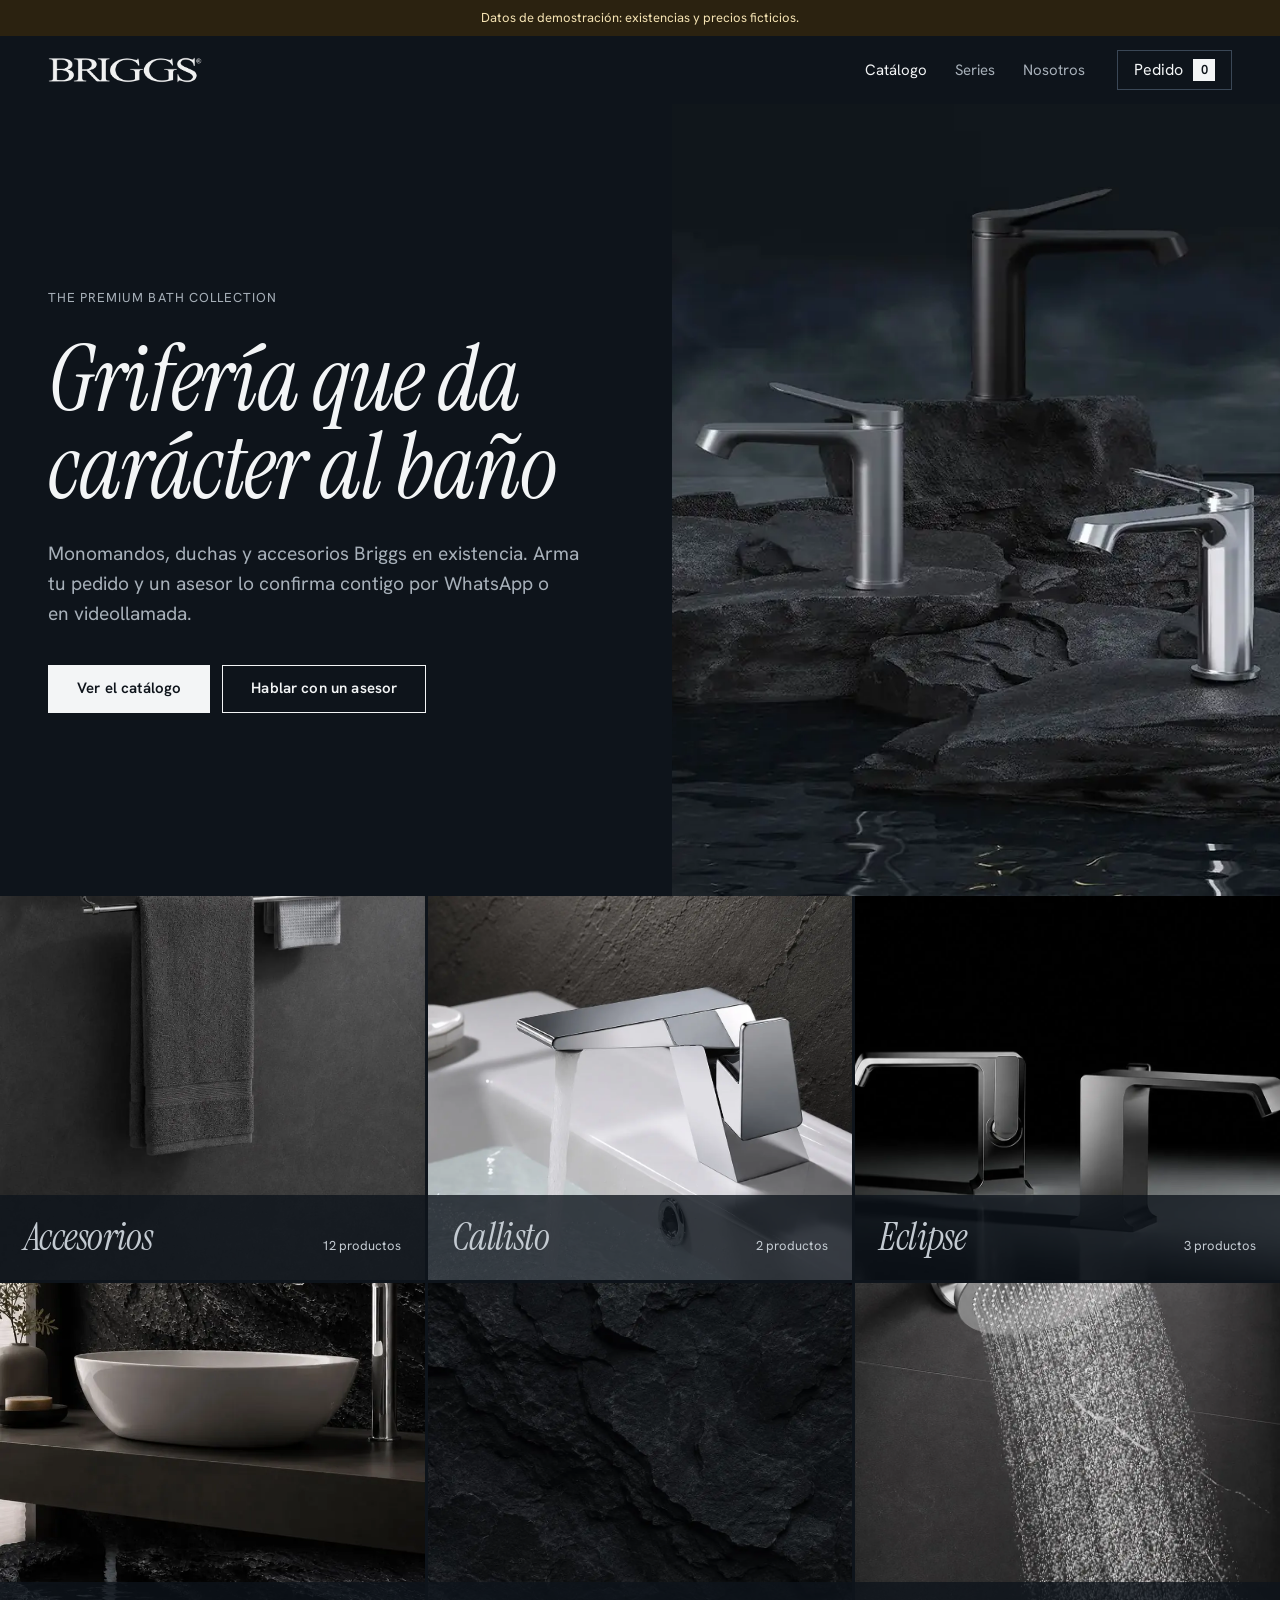
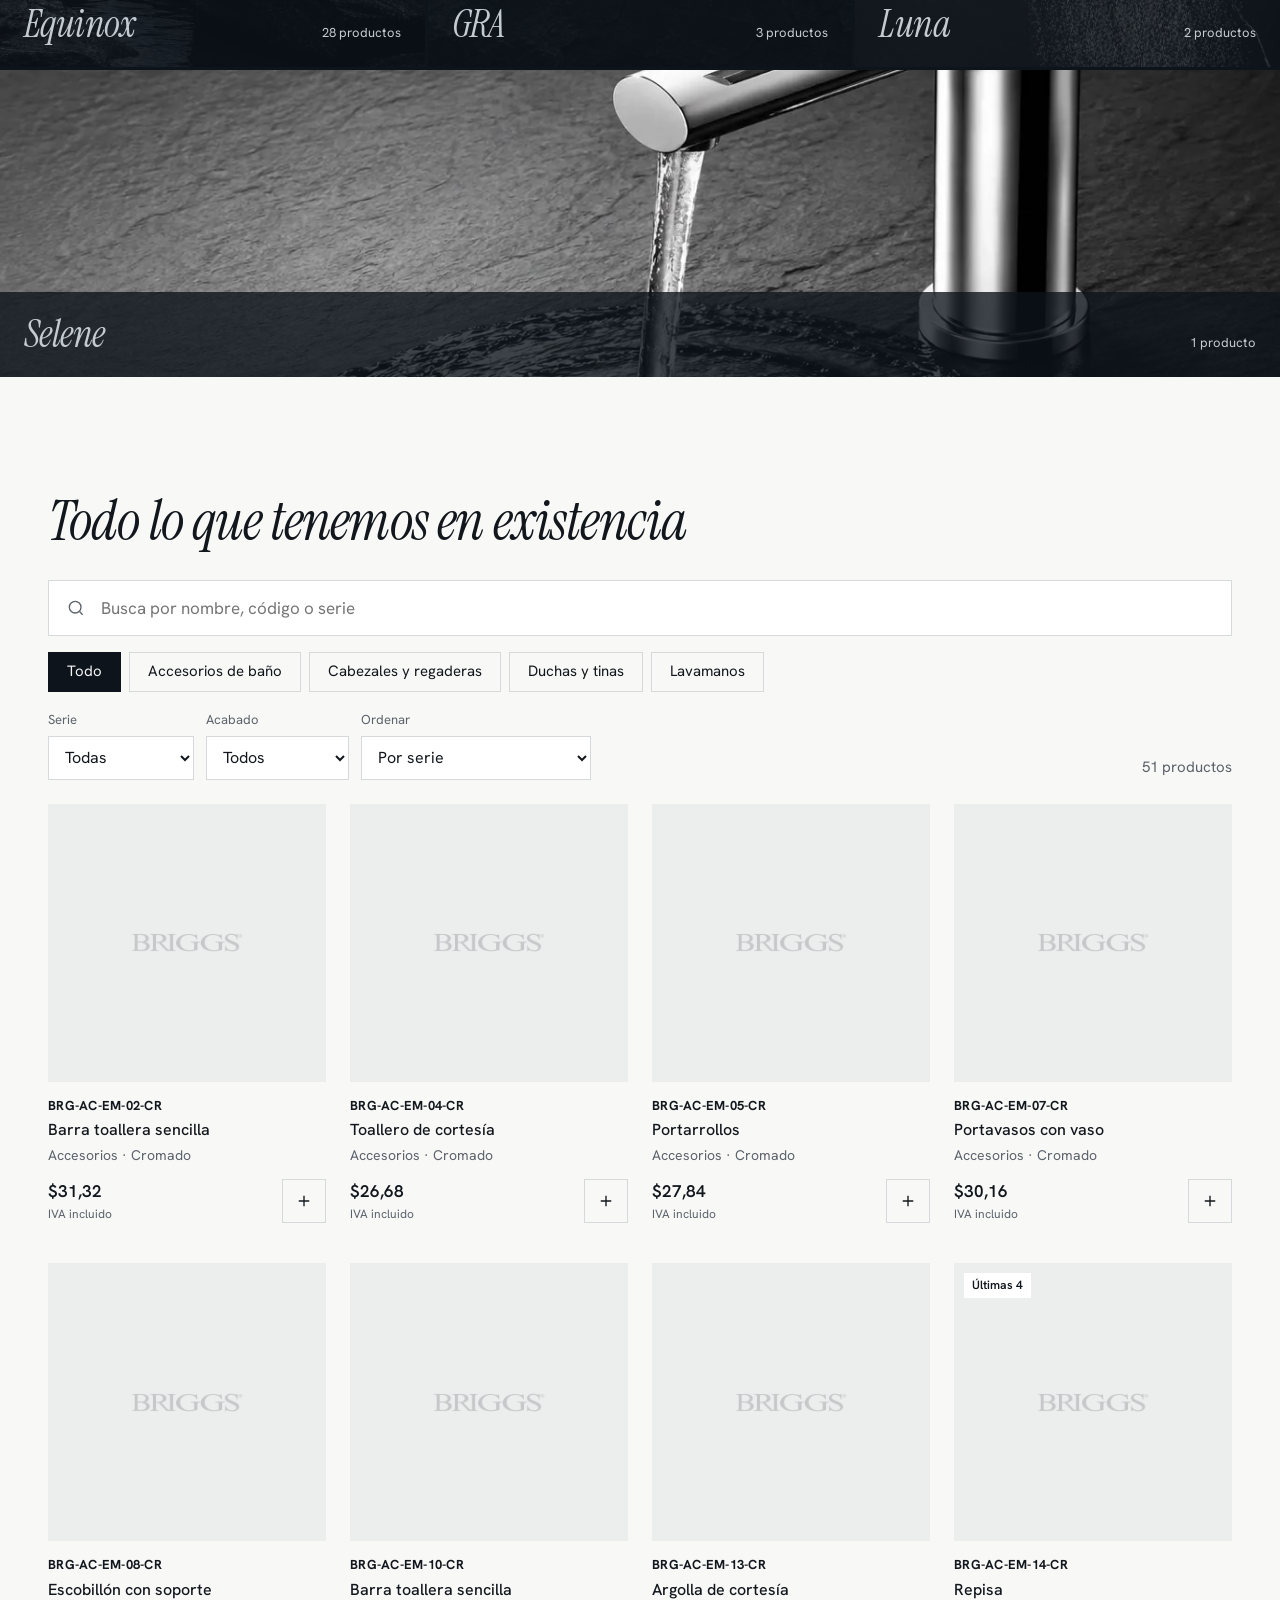
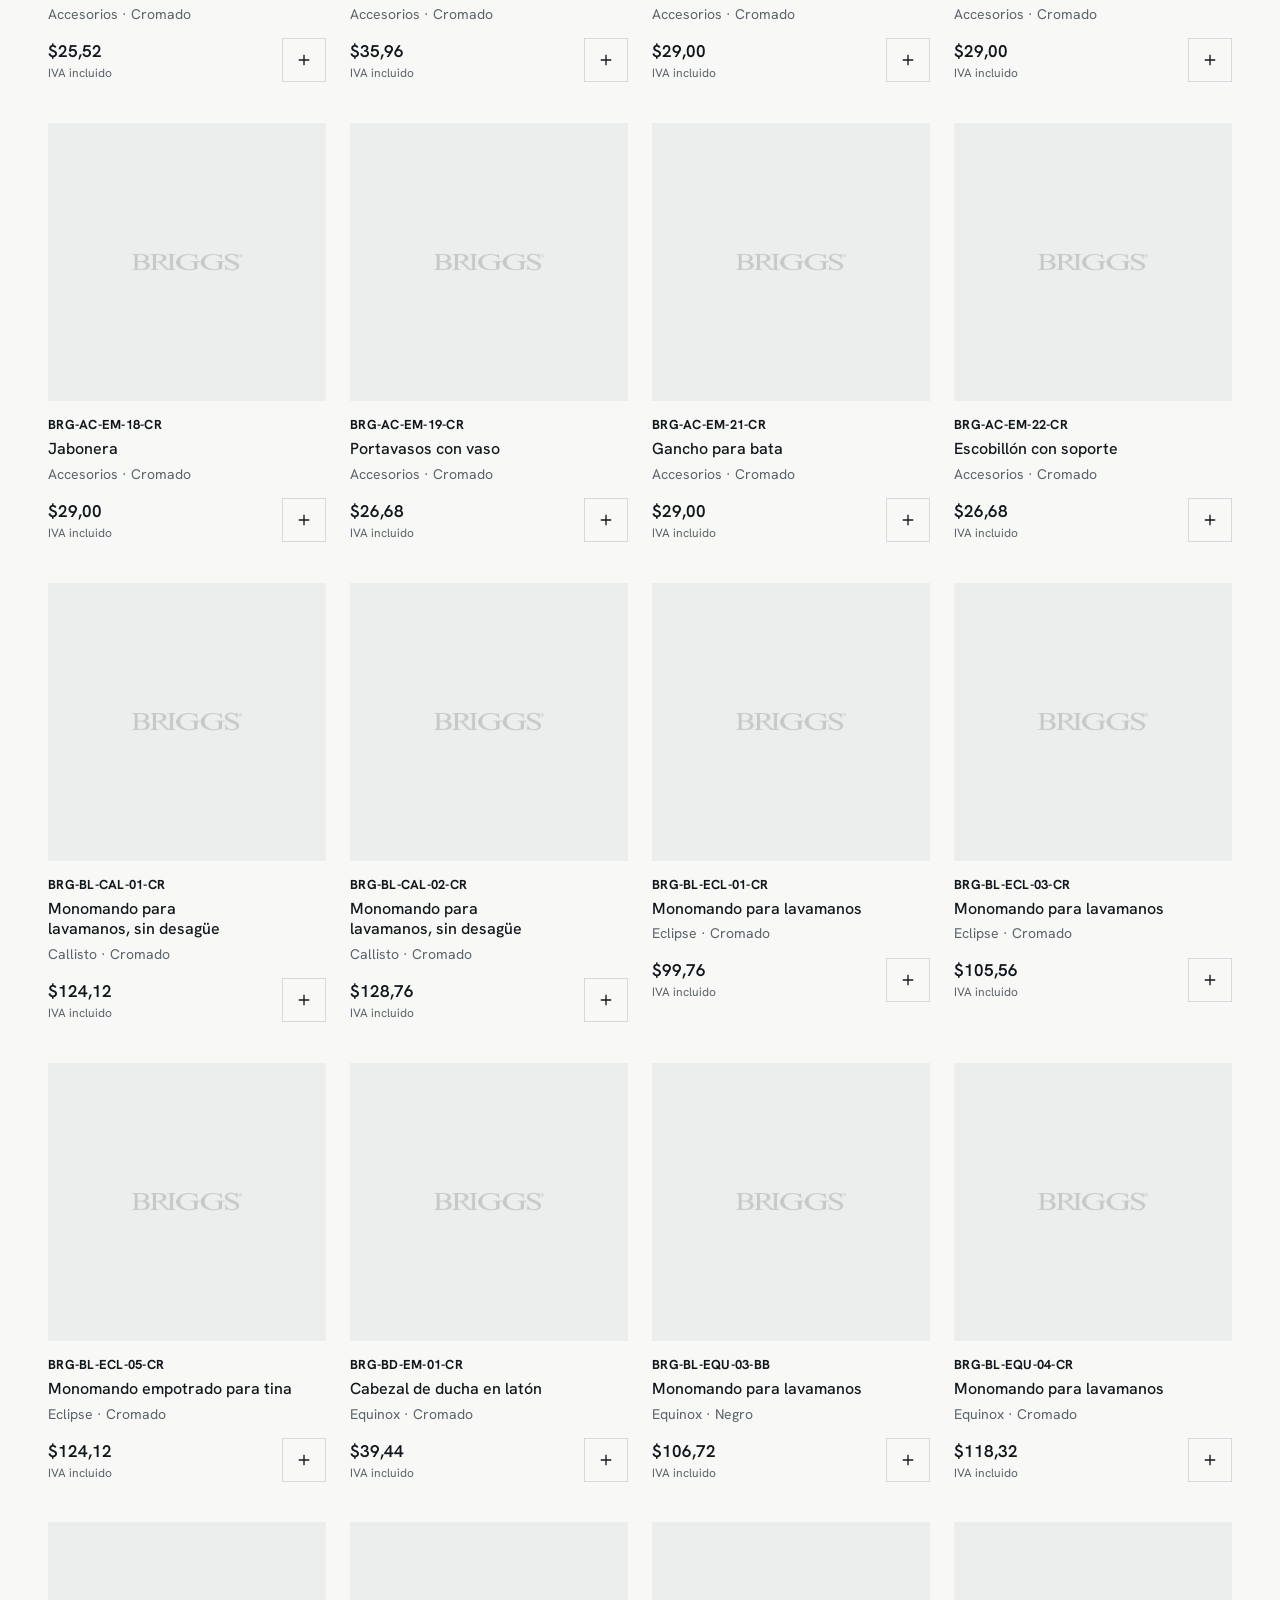
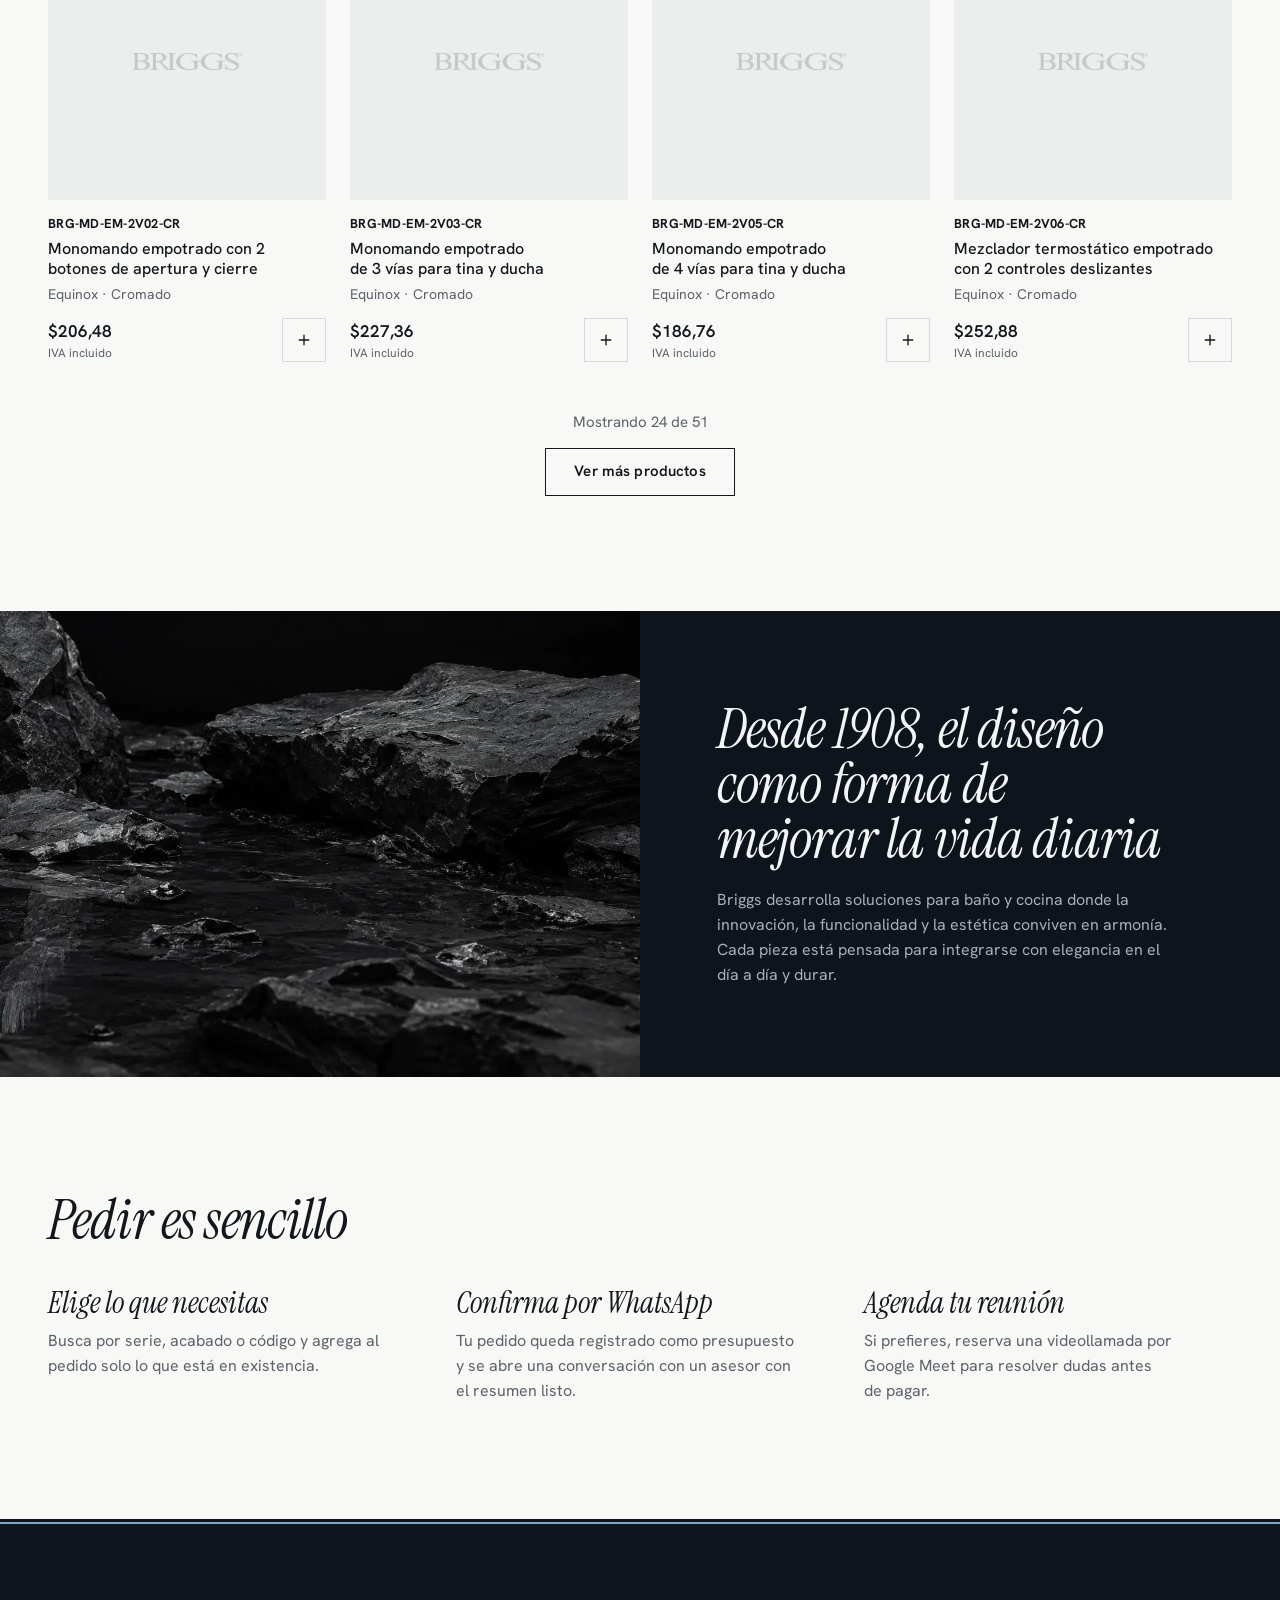
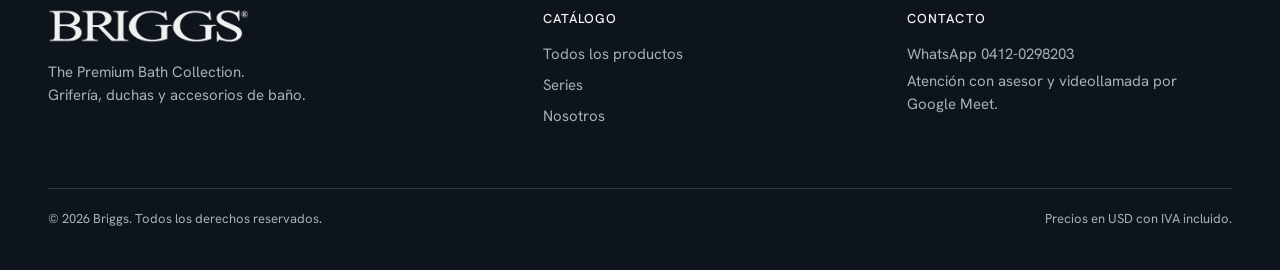
==== catalogo/index.html @ f4b71b3e "Catálogo público Briggs en /catalogo: buscador, ficha técnica, precios con IVA, pedido y WhatsApp Si" ====
<!DOCTYPE html>
<html lang="es">
<head>
  <meta charset="UTF-8">
  <meta name="viewport" content="width=device-width, initial-scale=1.0, viewport-fit=cover">
  <title>Briggs · Catálogo de grifería y accesorios de baño</title>
  <meta name="description" content="Grifería, duchas y accesorios de baño Briggs en existencia. Arma tu pedido en línea y un asesor te atiende por WhatsApp.">
  <meta name="theme-color" content="#0e141b">
  <link rel="icon" href="data:,">
  <link rel="preconnect" href="https://fonts.googleapis.com">
  <link rel="preconnect" href="https://fonts.gstatic.com" crossorigin>
  <link href="https://fonts.googleapis.com/css2?family=Hanken+Grotesk:wght@400;500;600;700&family=Instrument+Serif:ital@0;1&display=swap" rel="stylesheet">
  <link rel="stylesheet" href="css/catalogo.css">
</head>
<body>
  <a class="skip" href="#main">Saltar al contenido</a>
  <div id="banner" class="banner" hidden></div>

  <header class="top" id="top">
    <div class="wrap top__in">
      <a class="brand" href="#/" aria-label="Briggs, inicio">
        <img src="assets/img/logo-light.png" alt="Briggs" width="234" height="40">
      </a>
      <nav class="nav" aria-label="Principal">
        <a href="#/" data-nav="catalogo">Catálogo</a>
        <a href="#/series" data-nav="series">Series</a>
        <a href="#/nosotros" data-nav="nosotros">Nosotros</a>
      </nav>
      <button class="cartbtn" id="cart-open" type="button" aria-haspopup="dialog" aria-controls="drawer">
        <span>Pedido</span><b id="cart-count" aria-label="productos en el pedido">0</b>
      </button>
    </div>
  </header>

  <main id="main" tabindex="-1"></main>

  <footer class="foot" id="foot"></footer>

  <div class="scrim" id="scrim" hidden></div>
  <aside class="drawer" id="drawer" role="dialog" aria-modal="true" aria-labelledby="drawer-title" aria-hidden="true" inert></aside>
  <div class="toast" id="toast" role="status" aria-live="polite"></div>

  <noscript><p style="padding:2rem;font-family:sans-serif">Este catálogo necesita JavaScript. Escríbenos por WhatsApp al 0412-0298203.</p></noscript>
  <script type="module" src="js/app.js"></script>
</body>
</html>
---- catalogo/css/catalogo.css ----
/* Catálogo Briggs — lenguaje visual tomado del catálogo impreso: fondos
   negro-azulados con roca y agua, títulos en serif itálica, fichas blancas con
   filetes finos, SKU en negrita y cabeceras discretas en mayúsculas. */

:root {
  --ink: #0e141b;
  --ink-2: #151d27;
  --ink-3: #1e2833;
  --paper: #f8f8f6;
  --panel: #eceeee;
  --text: #12171d;
  --muted: #5b626b;
  --line: #d6d9dc;
  --on-dark: #f3f5f6;
  --on-dark-muted: #a7b0b9;
  --line-dark: #2a3541;
  --focus: #7fa6c4;
  --wa: #1b7f52;
  --wa-hover: #17694a;
  --danger: #a3362b;

  --serif: "Instrument Serif", "Iowan Old Style", Georgia, serif;
  --sans: "Hanken Grotesk", system-ui, -apple-system, "Segoe UI", sans-serif;

  --ease-out: cubic-bezier(0.23, 1, 0.32, 1);
  --ease-drawer: cubic-bezier(0.32, 0.72, 0, 1);

  --gutter: clamp(16px, 4vw, 48px);
  --max: 1360px;
  --header-h: 68px;
}

*, *::before, *::after { box-sizing: border-box; }
html { scroll-behavior: smooth; scroll-padding-top: calc(var(--header-h) + 16px); -webkit-text-size-adjust: 100%; }
body {
  margin: 0; background: var(--paper); color: var(--text);
  font: 400 1rem/1.55 var(--sans); -webkit-font-smoothing: antialiased; text-rendering: optimizeLegibility;
}
img { display: block; max-width: 100%; }
a { color: inherit; }
button, input, select, textarea { font: inherit; color: inherit; }
button { cursor: pointer; }
h1, h2, h3, p { margin: 0; }
h1, h2, h3 { text-wrap: balance; }
p, li { text-wrap: pretty; }
[hidden] { display: none !important; }
:focus-visible { outline: 2px solid var(--focus); outline-offset: 3px; }
::selection { background: #cfdce7; }

.skip { position: absolute; left: 8px; top: -60px; z-index: 100; background: var(--paper); color: var(--text); padding: 10px 14px; }
.skip:focus { top: 8px; }
.wrap { width: 100%; max-width: var(--max); margin-inline: auto; padding-inline: var(--gutter); }

/* ---------- Banner de datos de prueba ---------- */
.banner { background: #2b2210; color: #f5e3b3; font-size: 0.8125rem; text-align: center; padding: 8px var(--gutter); }

/* ---------- Cabecera ---------- */
.top { position: sticky; top: 0; z-index: 40; background: var(--ink); color: var(--on-dark); }
.top__in { height: var(--header-h); display: flex; align-items: center; gap: 32px; }
.brand { display: inline-flex; flex: none; }
.brand img { height: 26px; width: auto; }
.nav { display: flex; gap: 28px; margin-left: auto; font-size: 0.9375rem; }
.nav a { text-decoration: none; color: var(--on-dark-muted); padding: 6px 0; transition: color 160ms ease; }
.nav a[aria-current="page"], .nav a:hover { color: var(--on-dark); }
.cartbtn {
  display: inline-flex; align-items: center; gap: 10px; height: 40px; padding: 0 16px;
  background: transparent; border: 1px solid #3a4756; color: var(--on-dark); border-radius: 0;
  transition: transform 160ms var(--ease-out), background-color 160ms ease, border-color 160ms ease;
}
.cartbtn b { display: inline-grid; place-items: center; min-width: 22px; height: 22px; padding: 0 6px; background: var(--on-dark); color: var(--ink); font-size: 0.8125rem; font-weight: 600; }
.cartbtn:active { transform: scale(0.97); }
.cartbtn.bump b { animation: bump 280ms var(--ease-out); }
@keyframes bump { 0% { transform: scale(0.8); } 100% { transform: scale(1); } }
@media (hover: hover) and (pointer: fine) { .cartbtn:hover { border-color: var(--on-dark-muted); background: var(--ink-2); } }

/* ---------- Botones ---------- */
.btn {
  display: inline-flex; align-items: center; justify-content: center; gap: 10px; min-height: 48px; padding: 0 28px;
  border: 1px solid transparent; border-radius: 0; font-weight: 600; font-size: 0.9375rem; letter-spacing: 0.01em;
  text-decoration: none; background: var(--ink); color: var(--on-dark);
  transition: transform 160ms var(--ease-out), background-color 160ms ease, color 160ms ease, border-color 160ms ease;
}
.btn:active { transform: scale(0.97); }
.btn[disabled] { opacity: 0.45; cursor: not-allowed; transform: none; }
.btn--light { background: var(--on-dark); color: var(--ink); }
.btn--ghost { background: transparent; color: inherit; border-color: currentColor; }
.btn--wa { background: var(--wa); color: #fff; }
.btn--block { width: 100%; }
@media (hover: hover) and (pointer: fine) {
  .btn:hover { background: #1b2735; }
  .btn--light:hover { background: #fff; }
  .btn--ghost:hover { background: rgba(127,127,127,.14); }
  .btn--wa:hover { background: var(--wa-hover); }
}
.link { color: inherit; text-decoration: underline; text-underline-offset: 4px; text-decoration-thickness: 1px; }

/* ---------- Tipografía ---------- */
.display { font-family: var(--serif); font-style: italic; font-weight: 400; letter-spacing: -0.015em; line-height: 0.98; }
.h1 { font-size: clamp(2.9rem, 7vw, 6.25rem); }
.h2 { font-size: clamp(2.2rem, 4.4vw, 3.9rem); }
.runhead { font-size: 0.8125rem; letter-spacing: 0.08em; text-transform: uppercase; color: var(--muted); }
.dark .runhead, .hero .runhead, .story .runhead { color: var(--on-dark-muted); }
.lead { font-size: clamp(1.0625rem, 1.5vw, 1.25rem); max-width: 56ch; color: inherit; }

/* ---------- Secciones ---------- */
.dark { background: var(--ink); color: var(--on-dark); }
.section { padding-block: clamp(64px, 9vw, 140px); }

/* ---------- Hero ---------- */
.hero { background: var(--ink); color: var(--on-dark); }
.hero__in { display: grid; grid-template-columns: minmax(0, 1.05fr) minmax(0, 0.95fr); min-height: min(88svh, 860px); }
.hero__text { display: flex; flex-direction: column; justify-content: center; gap: 28px; padding: clamp(48px, 7vw, 96px) var(--gutter) clamp(48px, 7vw, 96px) max(var(--gutter), calc((100vw - var(--max)) / 2 + var(--gutter))); }
.hero__text .lead { color: var(--on-dark-muted); }
.hero__actions { display: flex; flex-wrap: wrap; gap: 12px; margin-top: 8px; }
.hero__img { position: relative; overflow: hidden; background: var(--ink-2); }
.hero__img img { width: 100%; height: 100%; object-fit: cover; object-position: 50% 40%; }
@media (max-width: 860px) {
  .hero__in { grid-template-columns: 1fr; min-height: 0; }
  .hero__img { order: -1; height: 46svh; min-height: 280px; }
  .hero__text { padding: 40px var(--gutter) 56px; }
}

/* ---------- Series ---------- */
.series { display: grid; grid-template-columns: repeat(3, minmax(0, 1fr)); gap: 3px; background: var(--ink); }
.serie { position: relative; display: block; min-height: clamp(260px, 30vw, 440px); overflow: hidden; color: var(--on-dark); text-decoration: none; background: var(--ink-2); }
.serie img { position: absolute; inset: 0; width: 100%; height: 100%; object-fit: cover; transition: transform 600ms var(--ease-out); }
.serie__txt { position: absolute; inset: auto 0 0 0; padding: 24px; background: rgba(14,20,27,.78); display: flex; align-items: baseline; justify-content: space-between; gap: 12px; }
.serie__txt .display { font-size: clamp(1.8rem, 3vw, 2.6rem); }
.serie__txt span { font-size: 0.8125rem; color: #c3cad1; white-space: nowrap; }
@media (hover: hover) and (pointer: fine) { .serie:hover img { transform: scale(1.03); } }
/* Si la última fila queda incompleta, la última serie ocupa el ancho restante. */
.serie:last-child:nth-child(3n + 1) { grid-column: 1 / -1; min-height: clamp(220px, 24vw, 340px); }
.serie:last-child:nth-child(3n + 2) { grid-column: span 2; }
@media (max-width: 900px) {
  .series { grid-template-columns: repeat(2, minmax(0, 1fr)); }
  .serie:last-child:nth-child(3n + 1), .serie:last-child:nth-child(3n + 2) { grid-column: auto; min-height: clamp(260px, 30vw, 440px); }
  .serie:last-child:nth-child(odd) { grid-column: 1 / -1; }
}
@media (max-width: 520px) { .series { grid-template-columns: 1fr; } .serie, .serie:last-child:nth-child(odd) { min-height: 220px; grid-column: auto; } }
.more { display: grid; justify-items: center; gap: 14px; padding-top: 48px; }

/* ---------- Barra de filtros ---------- */
.tools { display: grid; gap: 16px; margin-block: 32px 24px; }
.search { position: relative; }
.search input {
  width: 100%; height: 56px; padding: 0 20px 0 52px; background: #fff; border: 1px solid var(--line); border-radius: 0; font-size: 1.0625rem;
  transition: border-color 160ms ease;
}
.search input:focus { outline: none; border-color: var(--ink); box-shadow: 0 0 0 3px rgba(127,166,196,.35); }
.search svg { position: absolute; left: 18px; top: 50%; translate: 0 -50%; color: var(--muted); }
.chips { display: flex; gap: 8px; overflow-x: auto; scrollbar-width: none; padding-bottom: 2px; }
.chips::-webkit-scrollbar { display: none; }
.chip {
  flex: none; height: 40px; padding: 0 18px; background: transparent; border: 1px solid var(--line); border-radius: 0; font-size: 0.9375rem;
  transition: transform 160ms var(--ease-out), background-color 160ms ease, color 160ms ease, border-color 160ms ease;
}
.chip:active { transform: scale(0.97); }
.chip[aria-pressed="true"] { background: var(--ink); border-color: var(--ink); color: var(--on-dark); }
@media (hover: hover) and (pointer: fine) { .chip:not([aria-pressed="true"]):hover { border-color: var(--ink); } }
.selects { display: flex; flex-wrap: wrap; gap: 12px; align-items: end; justify-content: space-between; }
.selects__row { display: flex; flex-wrap: wrap; gap: 12px; }
.field { display: grid; gap: 6px; font-size: 0.8125rem; color: var(--muted); }
.field select, .field input, .field textarea {
  min-height: 44px; padding: 0 12px; background: #fff; border: 1px solid var(--line); border-radius: 0; color: var(--text); font-size: 1rem;
}
.field textarea { padding: 10px 12px; min-height: 84px; resize: vertical; }
.field select { padding-right: 32px; }
.field select:focus, .field input:focus, .field textarea:focus { outline: none; border-color: var(--ink); box-shadow: 0 0 0 3px rgba(127,166,196,.35); }
.count { font-size: 0.9375rem; color: var(--muted); }

/* ---------- Grilla de productos ---------- */
.grid { display: grid; grid-template-columns: repeat(4, minmax(0, 1fr)); gap: 40px 24px; }
@media (max-width: 1100px) { .grid { grid-template-columns: repeat(3, minmax(0, 1fr)); } }
@media (max-width: 760px) { .grid { grid-template-columns: repeat(2, minmax(0, 1fr)); gap: 32px 12px; } }
.card { display: flex; flex-direction: column; min-width: 0; }
.card__img { position: relative; aspect-ratio: 1 / 1; background: var(--panel); overflow: hidden; display: block; }
.card__img img, .pimg img { width: 100%; height: 100%; object-fit: contain; mix-blend-mode: multiply; padding: 8%; transition: transform 400ms var(--ease-out); }
.card__img img[data-failed], .pimg img[data-failed] { opacity: 0.18; padding: 30%; mix-blend-mode: normal; }
@media (hover: hover) and (pointer: fine) { .card__img:hover img { transform: scale(1.04); } }
.card__body { display: grid; gap: 4px; padding-top: 14px; }
.sku { font-size: 0.8125rem; font-weight: 700; letter-spacing: 0.02em; }
.card h3 { font-size: 1rem; font-weight: 500; line-height: 1.3; }
.card h3 a { text-decoration: none; }
.card h3 a::after { content: ""; position: absolute; inset: 0; }
.card { position: relative; }
.card .meta { font-size: 0.875rem; color: var(--muted); }
.card__foot { display: flex; align-items: center; justify-content: space-between; gap: 8px; margin-top: 8px; }
.price { font-weight: 600; font-size: 1.0625rem; font-variant-numeric: tabular-nums; }
.price small { display: block; font-weight: 400; font-size: 0.75rem; color: var(--muted); }
.price s { font-weight: 400; color: var(--muted); font-size: 0.875rem; margin-right: 6px; }
.quick {
  position: relative; z-index: 2; flex: none; width: 44px; height: 44px; display: grid; place-items: center; background: transparent; border: 1px solid var(--line); border-radius: 0;
  transition: transform 160ms var(--ease-out), background-color 160ms ease, color 160ms ease, border-color 160ms ease;
}
.quick:active { transform: scale(0.94); }
.quick.done { background: var(--ink); color: var(--on-dark); border-color: var(--ink); }
@media (hover: hover) and (pointer: fine) { .quick:hover { background: var(--ink); color: var(--on-dark); border-color: var(--ink); } }
.tag { position: absolute; top: 10px; left: 10px; z-index: 1; padding: 3px 8px; background: var(--ink); color: var(--on-dark); font-size: 0.75rem; font-weight: 600; }
.tag--low { background: #fff; color: var(--text); }

.enter { opacity: 0; transform: translateY(10px); animation: rise 420ms var(--ease-out) forwards; animation-delay: calc(var(--i, 0) * 35ms); }
@keyframes rise { to { opacity: 1; transform: none; } }

.empty { padding: 72px 0; max-width: 52ch; }
.empty .display { font-size: clamp(2rem, 4vw, 3rem); margin-bottom: 12px; }
.empty p { color: var(--muted); margin-bottom: 24px; }

/* ---------- Nosotros / pasos ---------- */
.story { display: grid; grid-template-columns: minmax(0, 1fr) minmax(0, 1fr); gap: 0; background: var(--ink); color: var(--on-dark); }
.story__img { min-height: 460px; background: var(--ink-2); position: relative; }
.story__img img { position: absolute; inset: 0; width: 100%; height: 100%; object-fit: cover; }
.story__txt { padding: clamp(48px, 7vw, 112px) max(var(--gutter), calc((100vw - var(--max)) / 2 + var(--gutter))) clamp(48px, 7vw, 112px) clamp(32px, 6vw, 88px); display: flex; flex-direction: column; justify-content: center; gap: 22px; }
.story__txt p { color: var(--on-dark-muted); max-width: 52ch; }
@media (max-width: 860px) { .story { grid-template-columns: 1fr; } .story__img { min-height: 300px; } .story__txt { padding: 48px var(--gutter); } }
.steps { display: grid; grid-template-columns: repeat(3, minmax(0, 1fr)); gap: 40px; margin-top: 40px; }
.steps h3 { font-family: var(--serif); font-style: italic; font-weight: 400; font-size: 1.9rem; line-height: 1.05; margin-bottom: 10px; }
.steps p { color: var(--muted); max-width: 38ch; }
@media (max-width: 760px) { .steps { grid-template-columns: 1fr; gap: 28px; } }

/* ---------- Ficha de producto ---------- */
.crumbs { display: flex; flex-wrap: wrap; gap: 8px; font-size: 0.875rem; color: var(--muted); padding-block: 28px 20px; }
.crumbs a { text-decoration: none; } .crumbs a:hover { text-decoration: underline; }
.pdp { display: grid; grid-template-columns: minmax(0, 1.1fr) minmax(0, 0.9fr); gap: clamp(32px, 6vw, 96px); align-items: start; padding-bottom: clamp(56px, 8vw, 120px); }
.pimg { aspect-ratio: 1 / 1; background: var(--panel); position: sticky; top: calc(var(--header-h) + 24px); }
.pimg img { padding: 10%; }
.pinfo { display: grid; gap: 22px; }
.pinfo h1 { font-size: clamp(2rem, 3.6vw, 3.1rem); line-height: 1.05; }
.pinfo .price { font-size: 1.75rem; }
.pinfo .price small { font-size: 0.875rem; margin-top: 4px; }
.finishes { display: flex; flex-wrap: wrap; gap: 8px; }
.finishes a, .finishes span { min-height: 40px; display: inline-flex; align-items: center; padding: 0 16px; border: 1px solid var(--line); text-decoration: none; font-size: 0.9375rem; }
.finishes [aria-current="true"] { background: var(--ink); color: var(--on-dark); border-color: var(--ink); }
@media (hover: hover) and (pointer: fine) { .finishes a:hover { border-color: var(--ink); } }
.buyrow { display: flex; flex-wrap: wrap; gap: 12px; align-items: stretch; }
.qty { display: inline-flex; align-items: stretch; border: 1px solid var(--line); background: #fff; }
.qty button { width: 44px; background: transparent; border: 0; font-size: 1.25rem; transition: background-color 160ms ease, transform 160ms var(--ease-out); }
.qty button:active { transform: scale(0.92); }
.qty button:disabled { opacity: 0.35; cursor: not-allowed; }
.qty input { width: 52px; text-align: center; border: 0; background: transparent; font-weight: 600; -moz-appearance: textfield; }
.qty input::-webkit-outer-spin-button, .qty input::-webkit-inner-spin-button { -webkit-appearance: none; margin: 0; }
.stocknote { font-size: 0.875rem; color: var(--muted); }
table.spec { width: 100%; border-collapse: collapse; font-size: 0.9375rem; }
table.spec th, table.spec td { text-align: left; vertical-align: top; padding: 12px 0; border-top: 1px solid var(--line); }
table.spec tr:last-child th, table.spec tr:last-child td { border-bottom: 1px solid var(--line); }
table.spec th { width: 38%; font-weight: 600; padding-right: 16px; }
table.spec td { color: var(--text); }
.pinfo h2 { font-size: 0.8125rem; letter-spacing: 0.08em; text-transform: uppercase; color: var(--muted); font-weight: 500; margin-bottom: 4px; }
@media (max-width: 860px) { .pdp { grid-template-columns: 1fr; } .pimg { position: static; } }
.related { padding-bottom: clamp(56px, 8vw, 120px); }
.related h2 { margin-bottom: 28px; }

/* ---------- Pedido (checkout) ---------- */
.checkout { display: grid; grid-template-columns: minmax(0, 1.1fr) minmax(0, 0.9fr); gap: clamp(32px, 6vw, 96px); padding-bottom: clamp(56px, 8vw, 120px); align-items: start; }
.checkout h1 { font-size: clamp(2.4rem, 5vw, 4rem); margin-block: 8px 28px; }
.form { display: grid; gap: 18px; }
.form .two { display: grid; grid-template-columns: 1fr 1fr; gap: 18px; }
.field .hint { font-size: 0.8125rem; color: var(--muted); }
.field .err { font-size: 0.8125rem; color: var(--danger); min-height: 1em; }
.field [aria-invalid="true"] { border-color: var(--danger); }
.hp { position: absolute; left: -9999px; width: 1px; height: 1px; overflow: hidden; }
.checkout > *, .form, .meet { min-width: 0; }
.meet { border: 1px solid var(--line); padding: 18px; display: grid; grid-template-columns: minmax(0, 1fr); gap: 14px; background: #fff; }
.meet > *, #meet-box { min-width: 0; max-width: 100%; }
.meet legend, .meet__head { font-weight: 600; }
.toggle { display: flex; gap: 12px; align-items: flex-start; cursor: pointer; }
.toggle input { margin-top: 4px; width: 18px; height: 18px; accent-color: var(--ink); }
.days { display: flex; gap: 8px; overflow-x: auto; padding-bottom: 4px; scrollbar-width: thin; }
.day { flex: none; min-width: 64px; padding: 8px 10px; text-align: center; border: 1px solid var(--line); background: #fff; border-radius: 0; line-height: 1.2; transition: background-color 160ms ease, color 160ms ease; }
.day b { display: block; font-size: 1.125rem; }
.day span { font-size: 0.75rem; text-transform: uppercase; letter-spacing: .06em; }
.day[aria-pressed="true"], .time[aria-pressed="true"] { background: var(--ink); color: var(--on-dark); border-color: var(--ink); }
.times { display: flex; flex-wrap: wrap; gap: 8px; }
.time { min-height: 40px; padding: 0 14px; border: 1px solid var(--line); background: #fff; border-radius: 0; font-variant-numeric: tabular-nums; }
.summary { background: var(--ink); color: var(--on-dark); padding: clamp(24px, 3vw, 40px); display: grid; gap: 20px; position: sticky; top: calc(var(--header-h) + 24px); }
.summary h2 { font-family: var(--serif); font-style: italic; font-weight: 400; font-size: 2rem; }
.lines { display: grid; gap: 0; }
.line { display: grid; grid-template-columns: 64px minmax(0, 1fr) auto; gap: 14px; align-items: center; padding: 14px 0; border-top: 1px solid var(--line-dark); }
.line:first-child { border-top: 0; }
.line__img { width: 64px; height: 64px; background: var(--panel); }
.line__img img { width: 100%; height: 100%; object-fit: contain; mix-blend-mode: multiply; padding: 6px; }
.line__t { font-size: 0.9375rem; line-height: 1.3; }
.line__t small { display: block; color: var(--on-dark-muted); font-size: 0.8125rem; margin-top: 2px; }
.line__p { font-variant-numeric: tabular-nums; font-weight: 600; text-align: right; }
.totals { display: grid; gap: 6px; border-top: 1px solid var(--line-dark); padding-top: 16px; font-variant-numeric: tabular-nums; }
.totals div { display: flex; justify-content: space-between; color: var(--on-dark-muted); font-size: 0.9375rem; }
.totals .grand { color: var(--on-dark); font-size: 1.375rem; font-weight: 600; padding-top: 6px; }
.summary .note { font-size: 0.8125rem; color: var(--on-dark-muted); }
@media (max-width: 900px) { .checkout { grid-template-columns: 1fr; } .summary { position: static; order: -1; } .form .two { grid-template-columns: 1fr; } }

/* ---------- Gracias ---------- */
.thanks { padding-block: clamp(48px, 8vw, 120px); display: grid; gap: 24px; justify-items: start; }
.thanks > * { max-width: 760px; }
.thanks h1 { font-size: clamp(2.6rem, 6vw, 5rem); }
.thanks .note { color: var(--muted); font-size: 0.9375rem; }

/* ---------- Drawer del pedido ---------- */
.scrim { position: fixed; inset: 0; z-index: 60; background: rgba(8,12,17,.55); opacity: 0; transition: opacity 240ms ease; }
.scrim.on { opacity: 1; }
.drawer {
  position: fixed; z-index: 70; top: 0; right: 0; bottom: 0; width: min(440px, 100%); background: var(--paper); color: var(--text);
  display: flex; flex-direction: column; transform: translateX(100%); transition: transform 320ms var(--ease-drawer), box-shadow 320ms ease, visibility 0s linear 320ms; visibility: hidden;
}
.drawer.on { transform: none; box-shadow: -12px 0 40px rgba(8,12,17,.22); visibility: visible; transition-delay: 0s; }
.drawer__head { display: flex; align-items: center; justify-content: space-between; padding: 20px 24px; border-bottom: 1px solid var(--line); }
.drawer__head h2 { font-family: var(--serif); font-style: italic; font-weight: 400; font-size: 2rem; }
.iconbtn { width: 44px; height: 44px; display: grid; place-items: center; background: transparent; border: 0; transition: transform 160ms var(--ease-out), background-color 160ms ease; }
.iconbtn:active { transform: scale(0.92); }
@media (hover: hover) and (pointer: fine) { .iconbtn:hover { background: var(--panel); } }
.drawer__body { flex: 1; overflow-y: auto; padding: 8px 24px; overscroll-behavior: contain; }
.drawer__foot { padding: 20px 24px calc(20px + env(safe-area-inset-bottom)); border-top: 1px solid var(--line); display: grid; gap: 14px; }
.drawer .line { grid-template-columns: 72px minmax(0, 1fr); border-top-color: var(--line); align-items: start; }
.drawer .line__img { width: 72px; height: 72px; }
.drawer .line__t small { color: var(--muted); }
.drawer .line__ctl { display: flex; align-items: center; justify-content: space-between; gap: 10px; margin-top: 8px; }
.drawer .qty button { width: 36px; height: 36px; }
.drawer .qty input { width: 40px; }
.rm { background: none; border: 0; color: var(--muted); font-size: 0.8125rem; text-decoration: underline; text-underline-offset: 3px; padding: 8px; }
.drawer__total { display: flex; justify-content: space-between; align-items: baseline; font-weight: 600; font-size: 1.25rem; font-variant-numeric: tabular-nums; }
.drawer__total small { font-weight: 400; font-size: 0.8125rem; color: var(--muted); display: block; }
@media (prefers-reduced-motion: reduce) { .drawer { transition: opacity 160ms ease, visibility 0s linear 160ms; transform: none; opacity: 0; pointer-events: none; } .drawer.on { opacity: 1; pointer-events: auto; transition-delay: 0s; } }

/* ---------- Aviso ---------- */
.toast {
  position: fixed; z-index: 90; left: 50%; bottom: calc(24px + env(safe-area-inset-bottom)); translate: -50% 12px; opacity: 0; pointer-events: none;
  background: var(--ink); color: var(--on-dark); padding: 12px 20px; font-size: 0.9375rem; max-width: calc(100vw - 32px);
  transition: opacity 200ms ease, translate 240ms var(--ease-out); box-shadow: 0 8px 28px rgba(8,12,17,.3);
}
.toast.on { opacity: 1; translate: -50% 0; }

/* ---------- Pie ---------- */
.foot { background: var(--ink); color: var(--on-dark); padding-block: clamp(56px, 7vw, 96px) 40px; }
.foot__top { display: grid; grid-template-columns: minmax(0, 1.4fr) repeat(2, minmax(0, 1fr)); gap: 40px; }
.foot img { height: 34px; width: auto; margin-bottom: 18px; }
.foot p, .foot a { color: var(--on-dark-muted); font-size: 0.9375rem; }
.foot a { text-decoration: none; display: block; padding: 4px 0; }
.foot a:hover { color: var(--on-dark); }
.foot h2 { font-size: 0.8125rem; letter-spacing: 0.08em; text-transform: uppercase; color: var(--on-dark); font-weight: 500; margin-bottom: 10px; }
.foot__bot { margin-top: 56px; padding-top: 20px; border-top: 1px solid var(--line-dark); font-size: 0.8125rem; color: var(--on-dark-muted); display: flex; flex-wrap: wrap; justify-content: space-between; gap: 12px; }
@media (max-width: 760px) { .foot__top { grid-template-columns: 1fr; } .nav { display: none; } .top__in { gap: 16px; } .cartbtn { margin-left: auto; } }

/* ---------- Esqueletos ---------- */
.skel { background: linear-gradient(90deg, #e6e8e9 0%, #f1f2f3 50%, #e6e8e9 100%); background-size: 200% 100%; animation: sh 1.4s linear infinite; aspect-ratio: 1/1; }
@keyframes sh { to { background-position: -200% 0; } }

@media (prefers-reduced-motion: reduce) {
  html { scroll-behavior: auto; }
  .enter { animation: none; opacity: 1; transform: none; }
  .skel { animation: none; }
  .scrim, .toast { transition: opacity 120ms ease; }
  .cartbtn.bump b { animation: none; }
  .serie img, .card__img img { transition: none; }
}
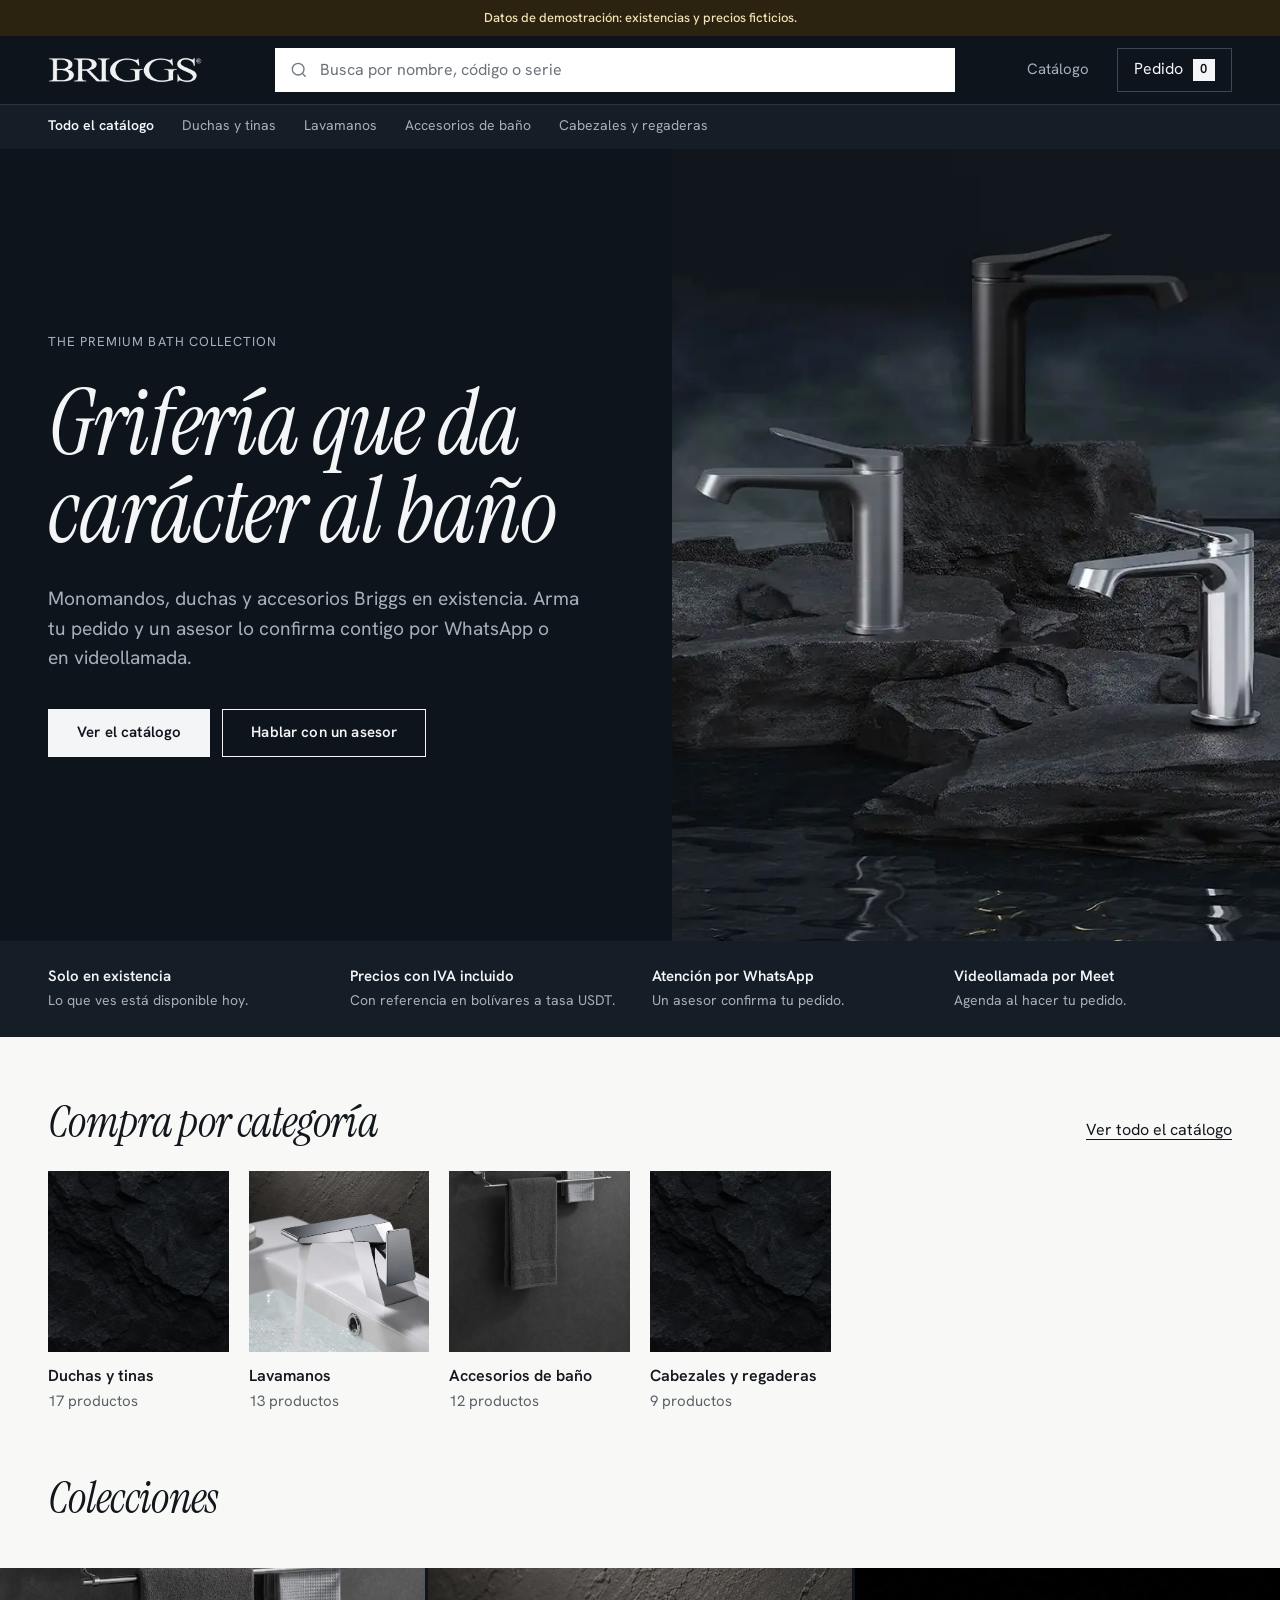
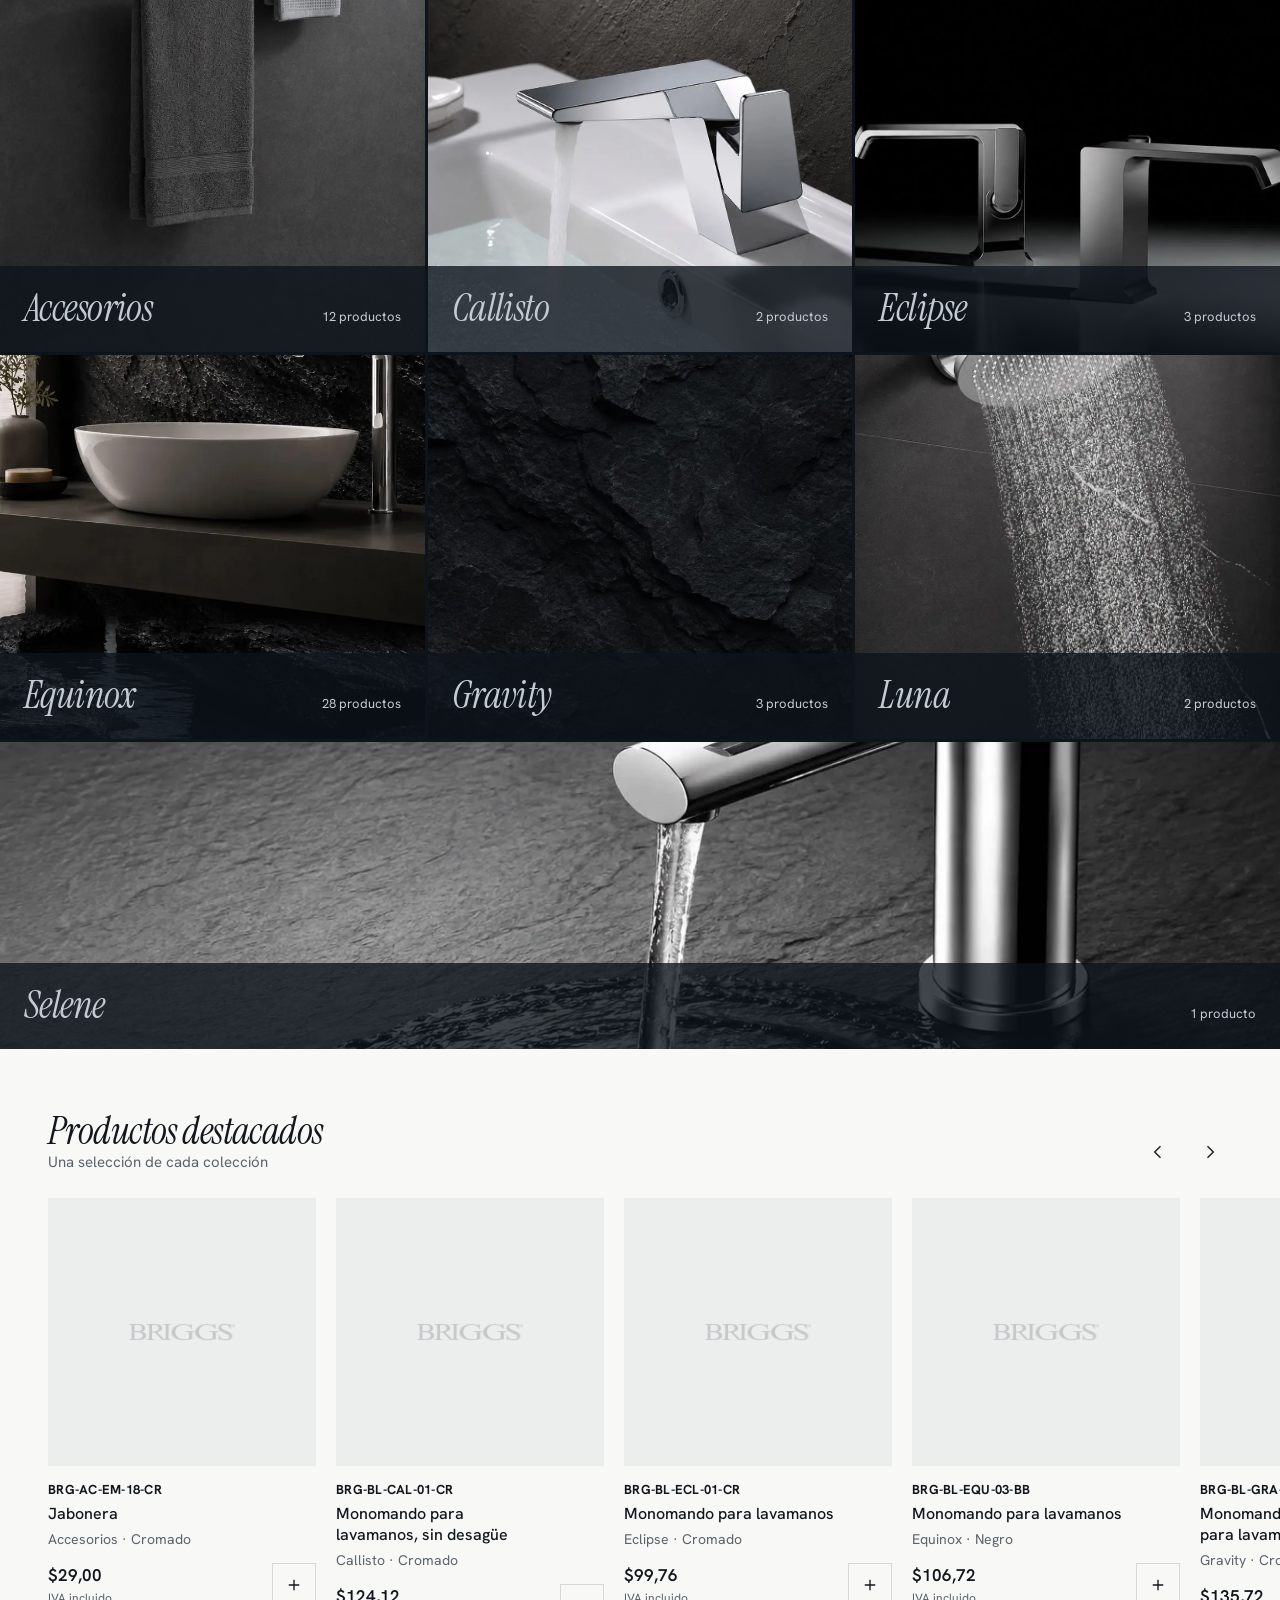
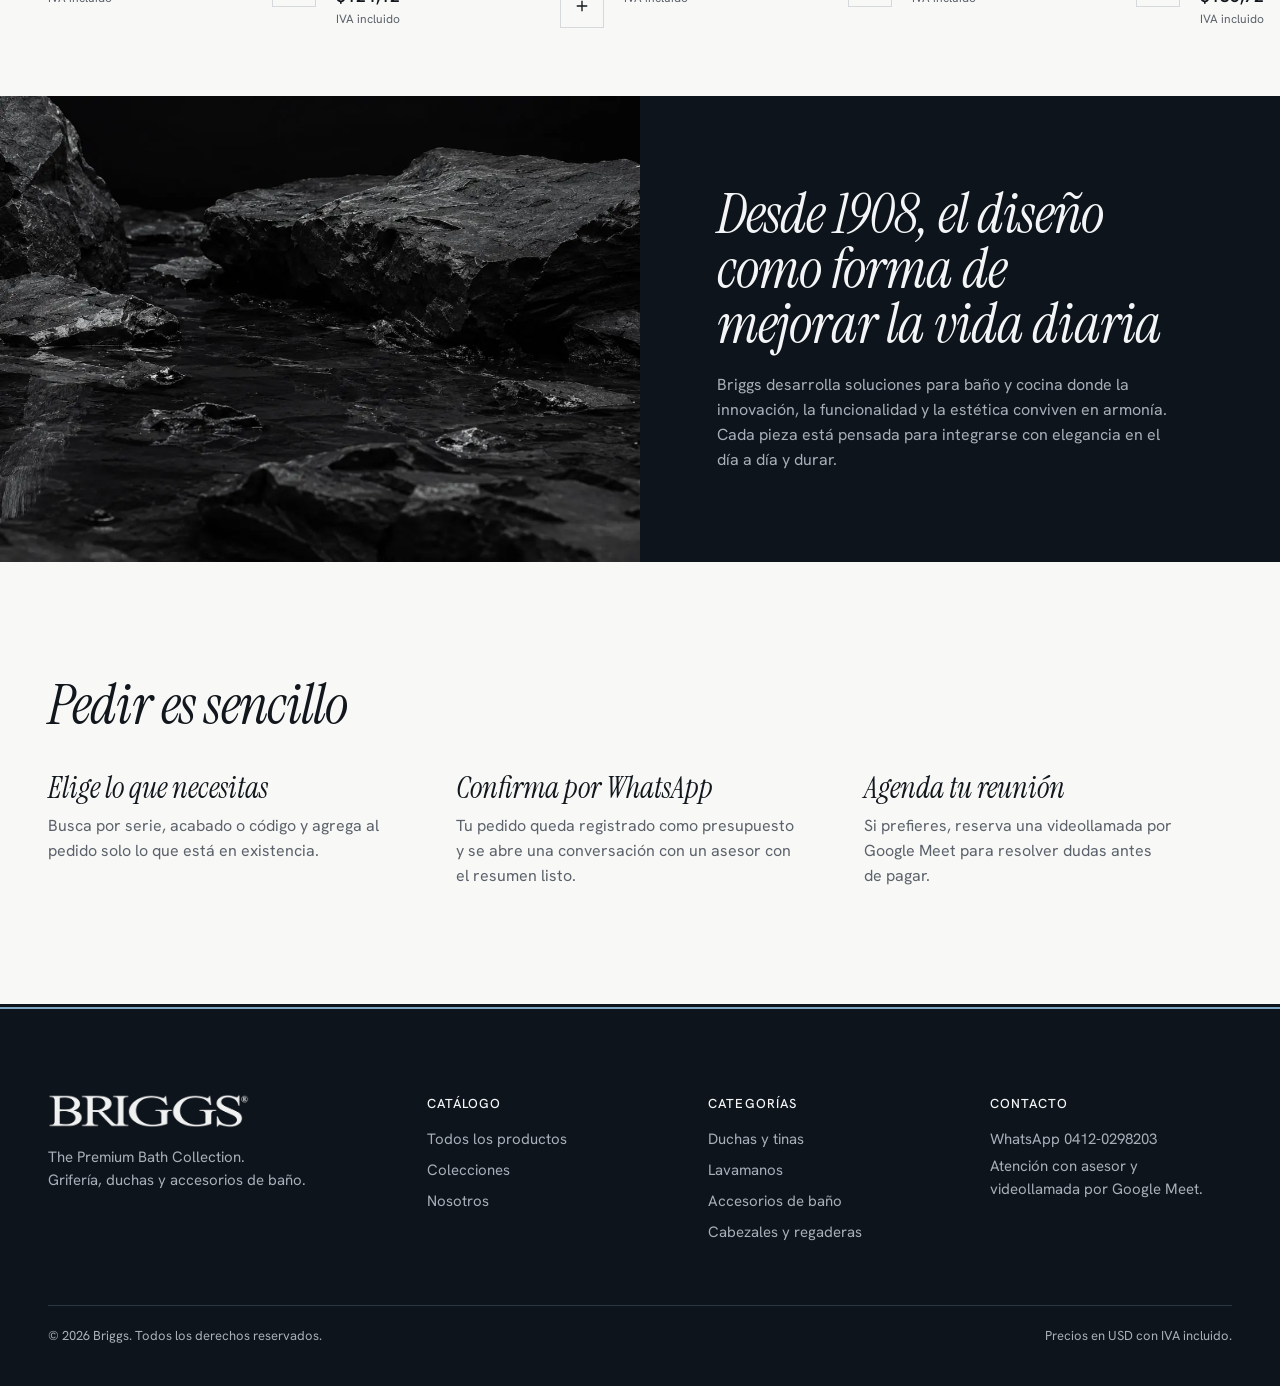
==== commit c161419e: "Catálogo: página de catálogo propia con filtros, buscador con sugerencias y portada ligera - #/catal" ====
--- a/catalogo/index.html
+++ b/catalogo/index.html
@@ -2,6 +2,11 @@
 <html lang="es">
 <head>
   <meta charset="UTF-8">
+  <script>
+    // Sin la barra final (/catalogo) las rutas relativas apuntarían a la raíz del
+    // sitio y cargarían los archivos de la app interna. Se corrige antes de cargar nada.
+    if (!/\/(index\.html)?$/.test(location.pathname)) location.replace(location.pathname + '/' + location.search + location.hash);
+  </script>
   <meta name="viewport" content="width=device-width, initial-scale=1.0, viewport-fit=cover">
   <title>Briggs · Catálogo de grifería y accesorios de baño</title>
   <meta name="description" content="Grifería, duchas y accesorios de baño Briggs en existencia. Arma tu pedido en línea y un asesor te atiende por WhatsApp.">
@@ -16,21 +21,7 @@
   <a class="skip" href="#main">Saltar al contenido</a>
   <div id="banner" class="banner" hidden></div>
 
-  <header class="top" id="top">
-    <div class="wrap top__in">
-      <a class="brand" href="#/" aria-label="Briggs, inicio">
-        <img src="assets/img/logo-light.png" alt="Briggs" width="234" height="40">
-      </a>
-      <nav class="nav" aria-label="Principal">
-        <a href="#/" data-nav="catalogo">Catálogo</a>
-        <a href="#/series" data-nav="series">Series</a>
-        <a href="#/nosotros" data-nav="nosotros">Nosotros</a>
-      </nav>
-      <button class="cartbtn" id="cart-open" type="button" aria-haspopup="dialog" aria-controls="drawer">
-        <span>Pedido</span><b id="cart-count" aria-label="productos en el pedido">0</b>
-      </button>
-    </div>
-  </header>
+  <header class="top" id="top"></header>
 
   <main id="main" tabindex="-1"></main>
 
@@ -41,6 +32,10 @@
   <div class="toast" id="toast" role="status" aria-live="polite"></div>
 
   <noscript><p style="padding:2rem;font-family:sans-serif">Este catálogo necesita JavaScript. Escríbenos por WhatsApp al 0412-0298203.</p></noscript>
-  <script type="module" src="js/app.js"></script>
+  <script>
+    if (/\/(index\.html)?$/.test(location.pathname)) {
+      var s = document.createElement('script'); s.type = 'module'; s.src = 'js/app.js'; document.head.appendChild(s);
+    }
+  </script>
 </body>
 </html>
--- a/catalogo/css/catalogo.css
+++ b/catalogo/css/catalogo.css
@@ -31,7 +31,7 @@
 }
 
 *, *::before, *::after { box-sizing: border-box; }
-html { scroll-behavior: smooth; scroll-padding-top: calc(var(--header-h) + 16px); -webkit-text-size-adjust: 100%; }
+html { scroll-behavior: smooth; scroll-padding-top: calc(var(--banner-h, 0px) + var(--header-h) + 16px); -webkit-text-size-adjust: 100%; }
 body {
   margin: 0; background: var(--paper); color: var(--text);
   font: 400 1rem/1.55 var(--sans); -webkit-font-smoothing: antialiased; text-rendering: optimizeLegibility;
@@ -52,18 +52,44 @@
 .wrap { width: 100%; max-width: var(--max); margin-inline: auto; padding-inline: var(--gutter); }
 
 /* ---------- Banner de datos de prueba ---------- */
-.banner { background: #2b2210; color: #f5e3b3; font-size: 0.8125rem; text-align: center; padding: 8px var(--gutter); }
+.banner { position: sticky; top: 0; z-index: 50; background: #2b2210; color: #f5e3b3; font-size: 0.8125rem; font-weight: 500; text-align: center; padding: 9px var(--gutter); line-height: 1.35; }
 
 /* ---------- Cabecera ---------- */
-.top { position: sticky; top: 0; z-index: 40; background: var(--ink); color: var(--on-dark); }
-.top__in { height: var(--header-h); display: flex; align-items: center; gap: 32px; }
+.sr { position: absolute; width: 1px; height: 1px; overflow: hidden; clip: rect(0 0 0 0); white-space: nowrap; }
+.top { position: sticky; top: var(--banner-h, 0px); z-index: 40; background: var(--ink); color: var(--on-dark); }
+.top__main { display: flex; align-items: center; gap: 28px; height: 68px; }
 .brand { display: inline-flex; flex: none; }
 .brand img { height: 26px; width: auto; }
-.nav { display: flex; gap: 28px; margin-left: auto; font-size: 0.9375rem; }
-.nav a { text-decoration: none; color: var(--on-dark-muted); padding: 6px 0; transition: color 160ms ease; }
-.nav a[aria-current="page"], .nav a:hover { color: var(--on-dark); }
+.hsearch { position: relative; flex: 1; max-width: 680px; margin-inline: auto; }
+.hsearch svg { position: absolute; left: 14px; top: 50%; translate: 0 -50%; color: #6e7a87; pointer-events: none; }
+.hsearch input {
+  width: 100%; height: 44px; padding: 0 16px 0 44px; background: #fff; color: var(--text); border: 1px solid transparent; border-radius: 0; font-size: 1rem;
+  transition: box-shadow 160ms ease;
+}
+.hsearch input::placeholder { color: #6b727a; }
+.hsearch input:focus { outline: none; box-shadow: 0 0 0 3px rgba(127,166,196,.55); }
+.hs__list { position: absolute; z-index: 5; left: 0; right: 0; top: calc(100% + 4px); margin: 0; padding: 6px 0; list-style: none; background: #fff; color: var(--text); box-shadow: 0 14px 40px rgba(8,12,17,.28); max-height: min(70vh, 460px); overflow-y: auto; }
+.hs__list li { display: grid; grid-template-columns: 48px minmax(0, 1fr) auto; gap: 12px; align-items: center; padding: 8px 14px; cursor: pointer; }
+.hs__list li[aria-selected="true"], .hs__list li:hover { background: var(--panel); }
+.hs__img { width: 48px; height: 48px; background: var(--panel); }
+.hs__img img { width: 100%; height: 100%; object-fit: contain; mix-blend-mode: multiply; padding: 4px; }
+.hs__t { min-width: 0; line-height: 1.3; }
+.hs__t b { display: block; font-weight: 500; font-size: 0.9375rem; overflow: hidden; text-overflow: ellipsis; white-space: nowrap; }
+.hs__t small { color: var(--muted); font-size: 0.8125rem; }
+.hs__p { font-weight: 600; font-variant-numeric: tabular-nums; font-size: 0.9375rem; }
+.hs__list .hs__all { display: block; font-weight: 600; font-size: 0.9375rem; border-top: 1px solid var(--line); margin-top: 4px; padding-block: 12px; }
+.hs__list .hs__none { display: block; cursor: default; color: var(--muted); padding: 14px; }
+.hlink { flex: none; font-size: 0.9375rem; text-decoration: none; color: var(--on-dark-muted); padding: 6px 0; transition: color 160ms ease; }
+.hlink:hover, .hlink[aria-current="page"] { color: var(--on-dark); }
+.top__cats { background: var(--ink-2); border-top: 1px solid var(--line-dark); }
+.top__cats-in { display: flex; gap: 4px; overflow-x: auto; scrollbar-width: none; }
+.top__cats-in::-webkit-scrollbar { display: none; }
+.top__cats a { flex: none; display: inline-flex; align-items: center; min-height: 44px; padding: 0 12px; font-size: 0.875rem; text-decoration: none; color: var(--on-dark-muted); border-bottom: 2px solid transparent; transition: color 160ms ease, border-color 160ms ease; }
+.top__cats a:first-child { padding-left: 0; color: var(--on-dark); font-weight: 600; }
+.top__cats a[aria-current="page"] { color: var(--on-dark); border-bottom-color: var(--on-dark); }
+@media (hover: hover) and (pointer: fine) { .top__cats a:hover { color: var(--on-dark); } }
 .cartbtn {
-  display: inline-flex; align-items: center; gap: 10px; height: 40px; padding: 0 16px;
+  display: inline-flex; align-items: center; gap: 10px; height: 44px; padding: 0 16px; flex: none;
   background: transparent; border: 1px solid #3a4756; color: var(--on-dark); border-radius: 0;
   transition: transform 160ms var(--ease-out), background-color 160ms ease, border-color 160ms ease;
 }
@@ -72,6 +98,16 @@
 .cartbtn.bump b { animation: bump 280ms var(--ease-out); }
 @keyframes bump { 0% { transform: scale(0.8); } 100% { transform: scale(1); } }
 @media (hover: hover) and (pointer: fine) { .cartbtn:hover { border-color: var(--on-dark-muted); background: var(--ink-2); } }
+@media (max-width: 760px) {
+  .banner { position: static; }
+  .top { top: 0; transition: transform 240ms var(--ease-out); }
+  .top--hide { transform: translateY(-100%); }
+  .top__main { flex-wrap: wrap; height: auto; gap: 10px 12px; padding-block: 10px; }
+  .hlink { display: none; }
+  .brand { margin-right: auto; }
+  .hsearch { order: 3; flex: 1 0 100%; max-width: none; }
+  .top__cats { display: none; }
+}
 
 /* ---------- Botones ---------- */
 .btn {
@@ -137,28 +173,8 @@
   .serie:last-child:nth-child(odd) { grid-column: 1 / -1; }
 }
 @media (max-width: 520px) { .series { grid-template-columns: 1fr; } .serie, .serie:last-child:nth-child(odd) { min-height: 220px; grid-column: auto; } }
-.more { display: grid; justify-items: center; gap: 14px; padding-top: 48px; }
-
-/* ---------- Barra de filtros ---------- */
-.tools { display: grid; gap: 16px; margin-block: 32px 24px; }
-.search { position: relative; }
-.search input {
-  width: 100%; height: 56px; padding: 0 20px 0 52px; background: #fff; border: 1px solid var(--line); border-radius: 0; font-size: 1.0625rem;
-  transition: border-color 160ms ease;
-}
-.search input:focus { outline: none; border-color: var(--ink); box-shadow: 0 0 0 3px rgba(127,166,196,.35); }
-.search svg { position: absolute; left: 18px; top: 50%; translate: 0 -50%; color: var(--muted); }
-.chips { display: flex; gap: 8px; overflow-x: auto; scrollbar-width: none; padding-bottom: 2px; }
-.chips::-webkit-scrollbar { display: none; }
-.chip {
-  flex: none; height: 40px; padding: 0 18px; background: transparent; border: 1px solid var(--line); border-radius: 0; font-size: 0.9375rem;
-  transition: transform 160ms var(--ease-out), background-color 160ms ease, color 160ms ease, border-color 160ms ease;
-}
-.chip:active { transform: scale(0.97); }
-.chip[aria-pressed="true"] { background: var(--ink); border-color: var(--ink); color: var(--on-dark); }
-@media (hover: hover) and (pointer: fine) { .chip:not([aria-pressed="true"]):hover { border-color: var(--ink); } }
-.selects { display: flex; flex-wrap: wrap; gap: 12px; align-items: end; justify-content: space-between; }
-.selects__row { display: flex; flex-wrap: wrap; gap: 12px; }
+
+/* ---------- Campos de formulario ---------- */
 .field { display: grid; gap: 6px; font-size: 0.8125rem; color: var(--muted); }
 .field select, .field input, .field textarea {
   min-height: 44px; padding: 0 12px; background: #fff; border: 1px solid var(--line); border-radius: 0; color: var(--text); font-size: 1rem;
@@ -187,6 +203,8 @@
 .card__foot { display: flex; align-items: center; justify-content: space-between; gap: 8px; margin-top: 8px; }
 .price { font-weight: 600; font-size: 1.0625rem; font-variant-numeric: tabular-nums; }
 .price small { display: block; font-weight: 400; font-size: 0.75rem; color: var(--muted); }
+.bsv::before { content: " · "; }
+@media (max-width: 760px) { .bsv { display: block; } .bsv::before { content: ""; } }
 .price s { font-weight: 400; color: var(--muted); font-size: 0.875rem; margin-right: 6px; }
 .quick {
   position: relative; z-index: 2; flex: none; width: 44px; height: 44px; display: grid; place-items: center; background: transparent; border: 1px solid var(--line); border-radius: 0;
@@ -221,7 +239,7 @@
 .crumbs { display: flex; flex-wrap: wrap; gap: 8px; font-size: 0.875rem; color: var(--muted); padding-block: 28px 20px; }
 .crumbs a { text-decoration: none; } .crumbs a:hover { text-decoration: underline; }
 .pdp { display: grid; grid-template-columns: minmax(0, 1.1fr) minmax(0, 0.9fr); gap: clamp(32px, 6vw, 96px); align-items: start; padding-bottom: clamp(56px, 8vw, 120px); }
-.pimg { aspect-ratio: 1 / 1; background: var(--panel); position: sticky; top: calc(var(--header-h) + 24px); }
+.pimg { aspect-ratio: 1 / 1; background: var(--panel); position: sticky; top: calc(var(--banner-h, 0px) + var(--header-h) + 24px); }
 .pimg img { padding: 10%; }
 .pinfo { display: grid; gap: 22px; }
 .pinfo h1 { font-size: clamp(2rem, 3.6vw, 3.1rem); line-height: 1.05; }
@@ -246,8 +264,16 @@
 table.spec td { color: var(--text); }
 .pinfo h2 { font-size: 0.8125rem; letter-spacing: 0.08em; text-transform: uppercase; color: var(--muted); font-weight: 500; margin-bottom: 4px; }
 @media (max-width: 860px) { .pdp { grid-template-columns: 1fr; } .pimg { position: static; } }
-.related { padding-bottom: clamp(56px, 8vw, 120px); }
-.related h2 { margin-bottom: 28px; }
+.related { padding-bottom: clamp(48px, 6vw, 96px); }
+.rail__head { display: flex; align-items: end; justify-content: space-between; gap: 16px; margin-bottom: 24px; }
+.rail__head .h2 { font-size: clamp(1.8rem, 3vw, 2.6rem); }
+.rail__ctl { display: flex; gap: 8px; flex: none; }
+.rail__btn { border: 1px solid var(--line); background: #fff; }
+.rail__btn:disabled { opacity: .35; }
+.rail { display: flex; gap: 20px; overflow-x: auto; scroll-snap-type: x mandatory; scrollbar-width: none; overscroll-behavior-x: contain; padding-bottom: 4px; margin-inline: calc(var(--gutter) * -1); padding-inline: var(--gutter); scroll-padding-inline: var(--gutter); }
+.rail::-webkit-scrollbar { display: none; }
+.rail .card { flex: 0 0 clamp(200px, 21vw, 268px); scroll-snap-align: start; }
+@media (max-width: 760px) { .rail__ctl { display: none; } .rail .card { flex-basis: 62vw; } }
 
 /* ---------- Pedido (checkout) ---------- */
 .checkout { display: grid; grid-template-columns: minmax(0, 1.1fr) minmax(0, 0.9fr); gap: clamp(32px, 6vw, 96px); padding-bottom: clamp(56px, 8vw, 120px); align-items: start; }
@@ -271,7 +297,7 @@
 .day[aria-pressed="true"], .time[aria-pressed="true"] { background: var(--ink); color: var(--on-dark); border-color: var(--ink); }
 .times { display: flex; flex-wrap: wrap; gap: 8px; }
 .time { min-height: 40px; padding: 0 14px; border: 1px solid var(--line); background: #fff; border-radius: 0; font-variant-numeric: tabular-nums; }
-.summary { background: var(--ink); color: var(--on-dark); padding: clamp(24px, 3vw, 40px); display: grid; gap: 20px; position: sticky; top: calc(var(--header-h) + 24px); }
+.summary { background: var(--ink); color: var(--on-dark); padding: clamp(24px, 3vw, 40px); display: grid; gap: 20px; position: sticky; top: calc(var(--banner-h, 0px) + var(--header-h) + 24px); }
 .summary h2 { font-family: var(--serif); font-style: italic; font-weight: 400; font-size: 2rem; }
 .lines { display: grid; gap: 0; }
 .line { display: grid; grid-template-columns: 64px minmax(0, 1fr) auto; gap: 14px; align-items: center; padding: 14px 0; border-top: 1px solid var(--line-dark); }
@@ -329,24 +355,126 @@
 
 /* ---------- Pie ---------- */
 .foot { background: var(--ink); color: var(--on-dark); padding-block: clamp(56px, 7vw, 96px) 40px; }
-.foot__top { display: grid; grid-template-columns: minmax(0, 1.4fr) repeat(2, minmax(0, 1fr)); gap: 40px; }
+.foot__top { display: grid; grid-template-columns: minmax(0, 1.4fr) repeat(3, minmax(0, 1fr)); gap: 40px; }
 .foot img { height: 34px; width: auto; margin-bottom: 18px; }
 .foot p, .foot a { color: var(--on-dark-muted); font-size: 0.9375rem; }
 .foot a { text-decoration: none; display: block; padding: 4px 0; }
 .foot a:hover { color: var(--on-dark); }
 .foot h2 { font-size: 0.8125rem; letter-spacing: 0.08em; text-transform: uppercase; color: var(--on-dark); font-weight: 500; margin-bottom: 10px; }
 .foot__bot { margin-top: 56px; padding-top: 20px; border-top: 1px solid var(--line-dark); font-size: 0.8125rem; color: var(--on-dark-muted); display: flex; flex-wrap: wrap; justify-content: space-between; gap: 12px; }
-@media (max-width: 760px) { .foot__top { grid-template-columns: 1fr; } .nav { display: none; } .top__in { gap: 16px; } .cartbtn { margin-left: auto; } }
+@media (max-width: 900px) { .foot__top { grid-template-columns: repeat(2, minmax(0, 1fr)); } }
+@media (max-width: 560px) { .foot__top { grid-template-columns: 1fr; } }
+@media (max-width: 760px) { .nav { display: none; } .top__in { gap: 16px; } .cartbtn { margin-left: auto; } }
 
 /* ---------- Esqueletos ---------- */
 .skel { background: linear-gradient(90deg, #e6e8e9 0%, #f1f2f3 50%, #e6e8e9 100%); background-size: 200% 100%; animation: sh 1.4s linear infinite; aspect-ratio: 1/1; }
 @keyframes sh { to { background-position: -200% 0; } }
+
+
+/* ---------- Portada: confianza, categorías, encabezados ---------- */
+.section--tight { padding-block: clamp(40px, 5vw, 72px); }
+.shead { display: flex; align-items: end; justify-content: space-between; gap: 16px; margin-bottom: 28px; }
+.shead .h2 { font-size: clamp(1.9rem, 3.4vw, 2.9rem); }
+.trust { background: var(--ink-2); color: var(--on-dark); }
+.trust__in { display: grid; grid-template-columns: repeat(4, minmax(0, 1fr)); gap: 24px; padding-block: 24px; }
+.trust b { display: block; font-weight: 600; font-size: 0.9375rem; }
+.trust span { color: var(--on-dark-muted); font-size: 0.875rem; }
+@media (max-width: 900px) { .trust__in { grid-template-columns: repeat(2, minmax(0, 1fr)); } }
+.cats { display: grid; grid-template-columns: repeat(6, minmax(0, 1fr)); gap: 20px; }
+.cattile { display: grid; gap: 4px; text-decoration: none; align-content: start; }
+.cattile__img { aspect-ratio: 1 / 1; overflow: hidden; background: var(--ink-2); display: block; }
+.cattile__img img { width: 100%; height: 100%; object-fit: cover; transition: transform 500ms var(--ease-out); }
+.cattile__t { font-weight: 600; margin-top: 10px; line-height: 1.25; }
+@media (hover: hover) and (pointer: fine) { .cattile:hover .cattile__img img { transform: scale(1.05); } .cattile:hover .cattile__t { text-decoration: underline; text-underline-offset: 4px; } }
+@media (max-width: 1100px) { .cats { grid-template-columns: repeat(3, minmax(0, 1fr)); } }
+@media (max-width: 560px) { .cats { grid-template-columns: repeat(2, minmax(0, 1fr)); gap: 16px 12px; } }
+.section--tight .related { padding-bottom: 0; }
+.section--tight .related + .related { padding-top: clamp(32px, 4vw, 56px); }
+
+/* ---------- Página de catálogo ---------- */
+.cat { display: grid; grid-template-columns: 272px minmax(0, 1fr); gap: clamp(28px, 4vw, 56px); align-items: start; padding-bottom: clamp(56px, 8vw, 112px); }
+.cat__side { position: sticky; top: calc(var(--banner-h, 0px) + var(--header-h) + 16px); max-height: calc(100vh - var(--banner-h, 0px) - var(--header-h) - 32px); overflow-y: auto; padding-right: 4px; scrollbar-width: thin; }
+.fside__t { font-size: 0.8125rem; letter-spacing: 0.08em; text-transform: uppercase; color: var(--muted); font-weight: 500; margin-bottom: 4px; }
+.fgroup { border-bottom: 1px solid var(--line); padding-block: 14px; }
+.fgroup summary { cursor: pointer; font-weight: 600; list-style: none; display: flex; justify-content: space-between; align-items: center; min-height: 28px; }
+.fgroup summary::-webkit-details-marker { display: none; }
+.fgroup summary::after { content: ""; width: 8px; height: 8px; border-right: 1.5px solid currentColor; border-bottom: 1.5px solid currentColor; rotate: 45deg; translate: 0 -2px; transition: rotate 200ms var(--ease-out); }
+.fgroup[open] summary::after { rotate: 225deg; translate: 0 2px; }
+.fgroup__b { padding-top: 10px; }
+.flist { list-style: none; margin: 0; padding: 0; display: grid; gap: 2px; }
+.fopt { width: 100%; display: flex; justify-content: space-between; gap: 8px; text-align: left; background: none; border: 0; padding: 7px 8px; margin-inline: -8px; width: calc(100% + 16px); border-radius: 0; font-size: 0.9375rem; color: var(--text); transition: background-color 160ms ease; }
+.fopt em, .fcheck em { font-style: normal; color: var(--muted); font-size: 0.8125rem; font-variant-numeric: tabular-nums; }
+.fopt.on { font-weight: 600; background: var(--panel); }
+@media (hover: hover) and (pointer: fine) { .fopt:hover { background: var(--panel); } }
+.fcheck { display: grid; grid-template-columns: 20px minmax(0, 1fr) auto; gap: 10px; align-items: center; padding: 7px 0; cursor: pointer; font-size: 0.9375rem; }
+.fcheck input { width: 18px; height: 18px; accent-color: var(--ink); margin: 0; }
+.fprice { display: grid; grid-template-columns: minmax(0, 1fr) auto minmax(0, 1fr) auto; gap: 6px; align-items: center; margin-top: 10px; }
+.fprice input { min-width: 0; height: 40px; padding: 0 8px; border: 1px solid var(--line); background: #fff; border-radius: 0; }
+.fprice input:focus { outline: none; border-color: var(--ink); box-shadow: 0 0 0 3px rgba(127,166,196,.35); }
+.fprice .btn { min-height: 40px; padding: 0 14px; }
+.cat__head { display: flex; align-items: end; justify-content: space-between; gap: 16px; flex-wrap: wrap; margin-bottom: 16px; }
+.cat__head h1 { font-size: clamp(2.2rem, 4vw, 3.4rem); }
+.cat__tools { display: flex; align-items: end; gap: 12px; }
+.field--inline { display: flex; align-items: center; gap: 8px; font-size: 0.875rem; }
+.field--inline select { min-height: 44px; }
+.cat__fbtn { display: none; min-height: 44px; padding: 0 18px; gap: 8px; }
+.cat__fbtn b { display: inline-grid; place-items: center; min-width: 20px; height: 20px; padding: 0 5px; background: var(--ink); color: var(--on-dark); font-size: 0.75rem; }
+.achips { display: flex; flex-wrap: wrap; gap: 8px; align-items: center; margin-bottom: 20px; }
+.achips:empty { display: none; }
+.achip { display: inline-flex; align-items: center; gap: 8px; min-height: 36px; padding: 0 12px; background: var(--panel); border: 0; border-radius: 0; font-size: 0.875rem; transition: background-color 160ms ease, transform 160ms var(--ease-out); }
+.achip:active { transform: scale(0.97); }
+@media (hover: hover) and (pointer: fine) { .achip:hover { background: #dfe3e4; } }
+.achips .link { background: none; border: 0; font-size: 0.875rem; padding: 8px; cursor: pointer; }
+.cat .grid { grid-template-columns: repeat(3, minmax(0, 1fr)); }
+.empty__act { display: flex; flex-wrap: wrap; gap: 12px; }
+.pager { display: flex; flex-wrap: wrap; justify-content: center; gap: 6px; padding-top: 48px; }
+.pager:empty { display: none; }
+.pg { min-width: 44px; height: 44px; display: inline-grid; place-items: center; padding: 0 14px; border: 1px solid var(--line); text-decoration: none; font-variant-numeric: tabular-nums; transition: background-color 160ms ease, border-color 160ms ease; }
+.pg.on { background: var(--ink); color: var(--on-dark); border-color: var(--ink); }
+.pg--gap { border-color: transparent; }
+@media (hover: hover) and (pointer: fine) { a.pg:not(.on):hover { border-color: var(--ink); } }
+@media (max-width: 1180px) { .cat .grid { grid-template-columns: repeat(2, minmax(0, 1fr)); } }
+@media (max-width: 900px) {
+  .cat { grid-template-columns: 1fr; }
+  .cat__side { display: none; }
+  .cat__fbtn { display: inline-flex; }
+  .cat__tools { width: 100%; }
+  .cat__tools .field--inline { flex: 1; min-width: 0; }
+  .cat__tools .field--inline select { width: 100%; min-width: 0; }
+  .field--inline .lbl { position: absolute; width: 1px; height: 1px; overflow: hidden; clip: rect(0 0 0 0); }
+}
+
+/* ---------- Panel de filtros en móvil ---------- */
+.fsheet { position: fixed; inset: 0; z-index: 75; visibility: hidden; pointer-events: none; }
+.fsheet.on { visibility: visible; pointer-events: auto; }
+.fsheet__scrim { position: absolute; inset: 0; background: rgba(8,12,17,.55); opacity: 0; transition: opacity 240ms ease; }
+.fsheet.on .fsheet__scrim { opacity: 1; }
+.fsheet__panel { position: absolute; left: 0; right: 0; bottom: 0; max-height: 88svh; display: flex; flex-direction: column; background: var(--paper); transform: translateY(100%); transition: transform 320ms var(--ease-drawer); }
+.fsheet.on .fsheet__panel { transform: none; }
+.fsheet__head { display: flex; align-items: center; justify-content: space-between; padding: 12px 20px; border-bottom: 1px solid var(--line); }
+.fsheet__head h2 { font-family: var(--serif); font-style: italic; font-weight: 400; font-size: 1.9rem; }
+.fsheet__body { overflow-y: auto; padding: 4px 20px 16px; overscroll-behavior: contain; }
+.fsheet__foot { display: grid; grid-template-columns: auto 1fr; gap: 12px; padding: 14px 20px calc(14px + env(safe-area-inset-bottom)); border-top: 1px solid var(--line); }
+@media (min-width: 901px) { .fsheet { display: none; } }
+
+/* ---------- Barra de compra fija en móvil (ficha) ---------- */
+.buybar { display: none; }
+@media (max-width: 760px) {
+  .buybar { display: flex; position: fixed; left: 0; right: 0; bottom: 0; z-index: 35; align-items: center; justify-content: space-between; gap: 12px; padding: 10px var(--gutter) calc(10px + env(safe-area-inset-bottom)); background: #fff; border-top: 1px solid var(--line); }
+  .buybar .price { font-size: 1.125rem; }
+  .buybar .btn { flex: 1; max-width: 260px; }
+  .pdp-page.has-buybar { padding-bottom: 88px; }
+  .toast { bottom: calc(92px + env(safe-area-inset-bottom)); }
+}
 
 @media (prefers-reduced-motion: reduce) {
   html { scroll-behavior: auto; }
   .enter { animation: none; opacity: 1; transform: none; }
   .skel { animation: none; }
   .scrim, .toast { transition: opacity 120ms ease; }
+  .fsheet__panel { transition: opacity 160ms ease; transform: none; opacity: 0; }
+  .fsheet.on .fsheet__panel { opacity: 1; }
+  .cattile__img img { transition: none; }
   .cartbtn.bump b { animation: none; }
   .serie img, .card__img img { transition: none; }
 }
